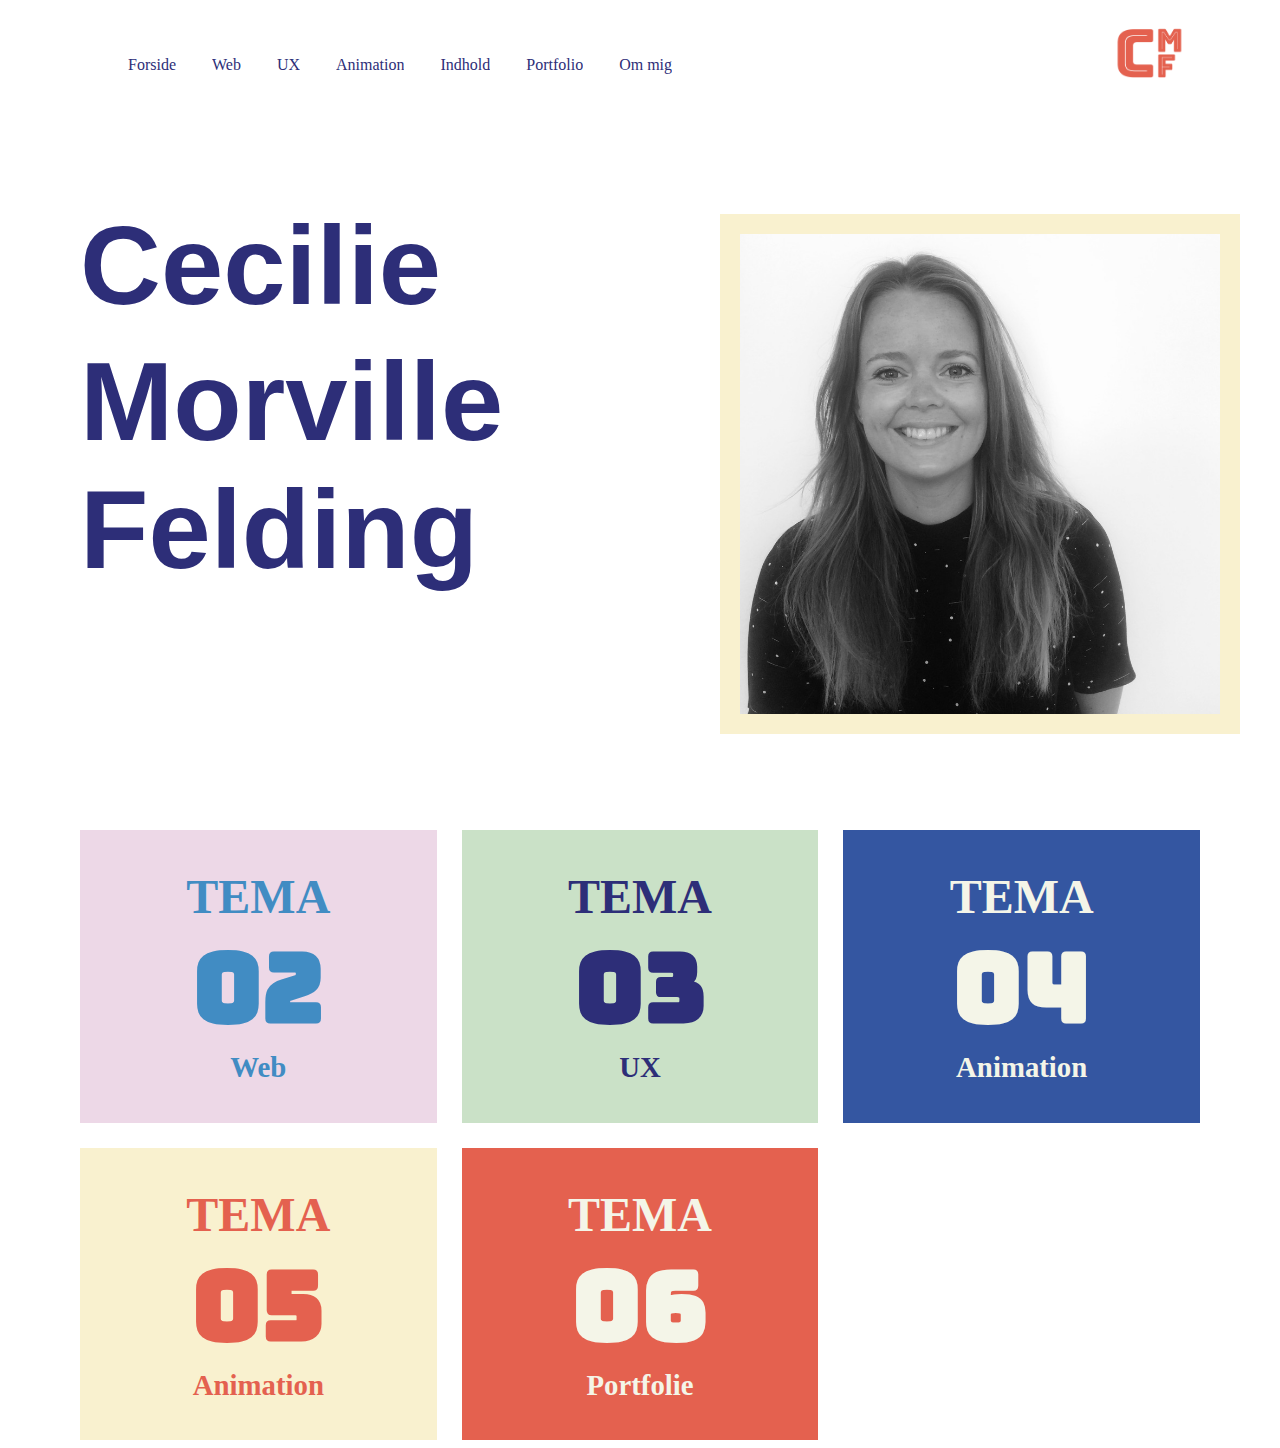
==== index.html @ 6e509801 "Dokumenterupload" ====
<!DOCTYPE html>
<html lang="en">
<head>
    <meta charset="utf-8">
    <meta name="viewport" content="width=device-width, initial-scale=1.0">
    <link rel="preconnect" href="https://fonts.googleapis.com">
    <link rel="preconnect" href="https://fonts.gstatic.com" crossorigin>
    <link href="https://fonts.googleapis.com/css2?family=Bungee+Inline&family=Bungee+Outline&family=Oswald:wght@200;300;400&display=swap" rel="stylesheet">
    <link rel="apple-touch-icon" sizes="180x180" href="favicon/apple-touch-icon.png">
    <link rel="icon" type="image/png" sizes="32x32" href="favicon/favicon-32x32.png">
    <link rel="icon" type="image/png" sizes="16x16" href="favicon/favicon-16x16.png">
    <link rel="manifest" href="favicon/site.webmanifest">
    <link rel="mask-icon" href="favicon/safari-pinned-tab.svg" color="#5bbad5">
    <link rel="shortcut icon" href="favicon/favicon.ico">
    <meta name="msapplication-TileColor" content="#da532c">
    <meta name="msapplication-config" content="favicon/browserconfig.xml">
    <meta name="theme-color" content="#ffffff">
    <title>Cecilie Morville Felding Portfolio</title>
    <link rel="stylesheet" href="style.css">
  
</head>
<body>
    <header>
        <!--Burgermenu'en har jeg copy-pastet fra graphemica.com-->
        <div class="wrapper" id="topnav">
            <nav>
                <div id="menuknap">☰</div>
                <ul id="menu" class="hidden">
                    <li><a href="index.html">Forside</a></li>
                    <li><a href="02web.html">Web</a></li>
                    <li><a href="03ux.html">UX</a></li>
                    <li><a href="04animation.html">Animation</a></li>
                    <li><a href="05indhold.html">Indhold</a></li>
                    <li><a href="06portfolio.html">Portfolio</a></li>
                    <li><a href="ommig.html">Om mig</a></li>
                </ul>
            </nav>

            <a class="logo" href=index.html><img src="billeder/logo.png" alt="cmf">
            </a>

        </div>
    </header>
<main>
    <section id="home_section">
        <h1 class="h1_1">Cecilie</h1>
        <h1 class="h1_2">Morville</h1>
        <h1 class="h1_3">Felding</h1>
        <img src="billeder/cvbillede.png" alt="cvbillede">
    </section>


    <section id="tema_section">
        <section class="portfolio_wrapper">
            <div class="portfolio_card portfolio_02">
                <h2>TEMA</h2>
                <h1>02</h1>
                <h3>Web</h3>
            </div>

            <div class="portfolio_card portfolio_03">
                <h2>TEMA</h2>
                <h1>03</h1>
                <h3>UX</h3>
            </div>

            <div class="portfolio_card portfolio_04">
                <h2>TEMA</h2>
                <h1>04</h1>
                <h3>Animation</h3>
            </div>

            <div class="portfolio_card portfolio_05">
                <h2>TEMA</h2>
                <h1>05</h1>
                <h3>Animation</h3>
            </div>

            <div class="portfolio_card portfolio_06">
                <h2>TEMA</h2>
                <h1>06</h1>
                <h3>Portfolie</h3>
            </div>
    </section>
        <!-- <section id="genveje_img">
            <div class="section_wrapper">
              <div class="tema2">
                <a href="02_web.html">
                  <img src="portfolio_img/tema2.webp" alt="tema" />
                </a>
              </div>
              </div>
        </section> -->


</main>
    
</body>
</html>
---- style.css ----
/* Kode for alle sider  */

/* Margin på mobile  */

body {
    margin-left: 2rem;
    margin-right: 2rem;
  }

  /* Farver */
html {
    --black: #000000;
    --white: #ffffff;
    --darkblue: #2D2E78;
    --mediumblue: #3456A1;
    --blue: #4874B5;
    --lightblue: #418CC3;
    --lightgreen: #CAE1C7;
    --beige: #F4F5E8;
    --darkred: #D93830;
    --orangered: #E4614F;
    --rose: #EFBDC5;
    --lightpurple: #EDD8E7;
    --lightyellow: #F9F1CF;
  }

  /*fonte*/
h1 {
    font-family: 'Bungee inline', cursive;
    font-size: clamp(3rem, 16vw - 3rem, 7rem);  
}


h2 {
    font-family: 'Bungee', cursive;
    font-size: clamp(1.5rem, 5.3vw - 0.3rem, 2rem);
}

h3 {
    font-family: 'Bungee', cursive;
    font-size: clamp(1.5rem, 5.3vw - 1.3rem, 2rem);
}

h4 {
    font-family: 'Oswald', sans-serif;
    font-size: 2em;
    font-weight: 600;
    color: var(--black); 
}

h5 {
    font-family: 'Oswald', sans-serif;
    font-size: 1em;
    font-weight: 100;
    color: var(--black);
}

p {
    font-family: 'Oswald', sans-serif;
    font-size: 1.2em;
    font-weight: 300;
    color: var(--black);
    max-width: 60ch;
}

a {
    text-decoration: none;
    color: var(--darkblue);
}

/*Logo*/
.logo img {
    display: inline-block;
    height: auto;
    object-fit: cover;
    position: relative;
    width: 70px;
}

/*Burgermenu*/

#menuknap {
    display: inline-block;
    font-size: 3rem;
}

#menu {
    list-style-type: none;
    transition: all .3s;
    transform-origin: top left;
    font-family: 'Bungee', cursive;
    font-size: 1em;
    justify-content: space-between;
    /*
    margin-left: 1em;
    margin-right: 1em;
*/
    padding: 1em;
    list-style: none;
    overflow-x: auto;
    position: absolute;
    left: 0;
    background: white;
    width: 100vw;
}

#menu.hidden {
    /*    transform: translateX(-100%);
    */
    opacity: 0;
    left: -100px;
}

/*Header*/
header {
    position: sticky;
    top: 0;
    padding: 1rem;
    background: var(--white);
    left: 0;
    right: 0;
}

.wrapper {
    max-width: 100%;
    width: auto;
    margin: 0 auto;
}

#topnav {
    display: flex;
    justify-content: space-between;
    align-content: center;
}

#topnav a:hover {
    text-decoration: underline var(--orangered);
    color: var(--orangered);
}

@media only screen and (min-width: 600px) {

    #menuknap {
        display: none;
    }

    #menu {
        width: auto;
    }

    #menu.hidden {
        /*        transform: translateX(0);
        */
        left: 0;
        position: relative;
        opacity: 1;
    }

    #menu li {
        display: inline-block;
        font-family: 'Bungee', cursive;
        font-size: 1em;
        margin: 0 1em;
        list-style: none;
        overflow-x: auto;
    }
}

/* Index Mobile */
/* Splash section */


#home_section {
    display: grid;
    grid-template-columns: repeat(8, 1fr);
    grid-template-rows: repeat(8, 1fr);
  }

  #home_section img {
        grid-column: 1 / 10;
        grid-row: 5 / 10;
        background-size: cover;
        width: 100%;
        border: 10px solid var(--lightyellow);
        margin-bottom: 2em;
    }

  #home_section h1 {
    color: var(--darkblue);
    font-family: "Bungee", sans-serif;
    font-size: clamp(3rem, 16vw - 3rem, 7rem);  }
  
  .h1_1 {
    color: var(--darkblue);
    grid-column: 1/6;
    grid-row: 1/3;

  }
  
  .h1_2 {
    grid-column: 1/6;
    grid-row: 2/9;
  }
  
  .h1_3 {
    grid-column: 1/6;
    grid-row: 3/7;
  }

  /* Tema-kort section */

  .portfolio_wrapper {
    display: grid;
    grid-template-columns: 1fr;
    justify-content: center;
    gap: 10px;
}

/*Styling af portfoliobokse*/
.portfolio_card {
    text-align: center;
    padding-left: 2rem;
    padding-right: 2rem;
    aspect-ratio: 1;
    /* makes squares */
    display: flex;
    flex-direction: column;
    justify-content: center;
    /* aligns elements to center */
}

.portfolio_card h1 {
    font-size: 6rem;
    margin: 0;
}

.portfolio_card h2 {
    font-size: 3rem;
    margin: 0;
}

.portfolio_card h3 {
    font-size: 1.8rem;
    margin: 0;
}

.portfolio_02 {
    background: var(--lightpurple);
}

.portfolio_02 h1,
.portfolio_02 h2,
.portfolio_02 h3 {
    color: var(--lightblue);
}

.portfolio_03 {
    background: var(--lightgreen);
}

.portfolio_03 h1,
.portfolio_03 h2,
.portfolio_03 h3 {
    color: var(--darkblue);
}

.portfolio_04 {
    background: var(--mediumblue);
}

.portfolio_04 h1,
.portfolio_04 h2,
.portfolio_04 h3 {
    color: var(--beige);
}

.portfolio_05 {
    background: var(--lightyellow);
}

.portfolio_05 h1,
.portfolio_05 h2,
.portfolio_05 h3 {
    color: var(--orangered);
}

.portfolio_06 {
    background: var(--orangered);
}

.portfolio_06 h1,
.portfolio_06 h2,
.portfolio_06 h3 {
    color: var(--beige);
}

  /* -------------------------------Responsiv / Desk top---------------------------------- */

/* Hvis skærmen er større end 600px  */

@media (min-width: 600px) {
    body {
      margin-left: 5rem;
      margin-right: 5rem;
    }

    #home_section {
        width: 100%;
        height: 44rem;
        display: grid;
        grid-template-columns: repeat(7, 1fr);
      }
    
      .h1_1 {
    color: var(--darkblue);
        grid-column: 1/6;
       grid-row: 1/9;

      }
    
      .h1_2 {
        color: var(--darkblue);
        padding-top: 3rem;
        grid-column: 1/6;
        grid-row: 2/9;
      }
    
      .h1_3 {
        color: var(--darkblue);
        grid-column: 1/6;
        grid-row: 4/7;
      }

      #home_section img {
        grid-column: 5 / 8;
        grid-row: 2 / 6;
        background-size: cover;
        width: 100%;
        border: 20px solid var(--lightyellow);

    }

  /* Tema-kort section */

  .portfolio_wrapper {
    display: grid;
    grid-template-columns: 1fr 1fr 1fr;
    gap: 25px;
}

/*Styling af portfoliobokse*/
.portfolio_card {
    text-align: center;
    padding-left: 2rem;
    padding-right: 2rem;
    aspect-ratio: 1;
    /* makes squares */
    display: flex;
    flex-direction: column;
    justify-content: center;
    /* aligns elements to center */
}
/* 
.portfolio_card h1 {
    font-size: 6rem;
    margin: 0;
}

.portfolio_card h2 {
    font-size: 3rem;
    margin: 0;
}

.portfolio_card h3 {
    font-size: 1.8rem;
    margin: 0;
}

.portfolio_02 {
    background: var(--lightpurple);
}

.portfolio_02 h1,
.portfolio_02 h2,
.portfolio_02 h3 {
    color: var(--lightblue);
}

.portfolio_03 {
    background: var(--lightgreen);
}

.portfolio_03 h1,
.portfolio_03 h2,
.portfolio_03 h3 {
    color: var(--darkblue);
}

.portfolio_04 {
    background: var(--mediumblue);
}

.portfolio_04 h1,
.portfolio_04 h2,
.portfolio_04 h3 {
    color: var(--beige);
}

.portfolio_05 {
    background: var(--lightyellow);
}

.portfolio_05 h1,
.portfolio_05 h2,
.portfolio_05 h3 {
    color: var(--orangered);
}

.portfolio_06 {
    background: var(--orangered);
}

.portfolio_06 h1,
.portfolio_06 h2,
.portfolio_06 h3 {
    color: var(--beige);
} */

}
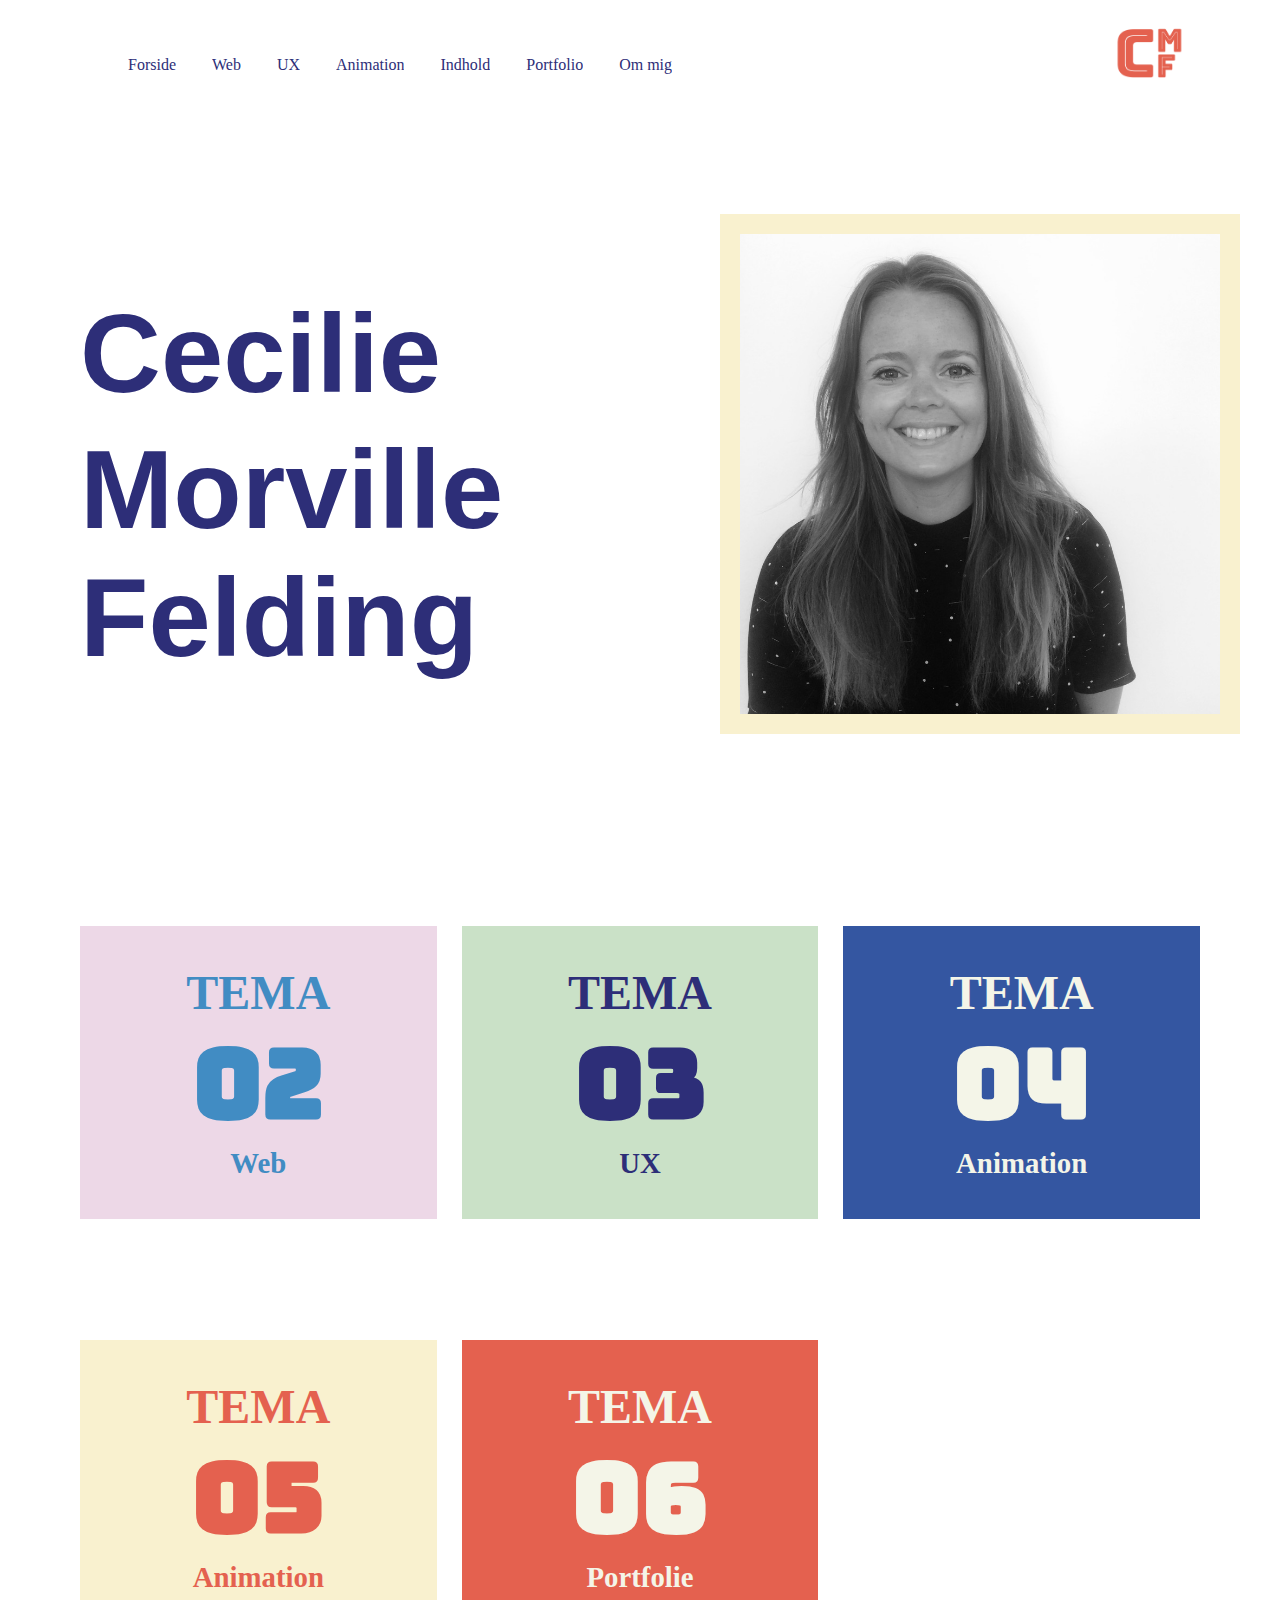
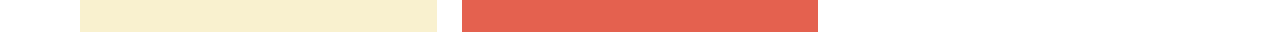
==== commit 4a6f188b: "Rettelser i portfolio-cards" ====
--- a/index.html
+++ b/index.html
@@ -82,18 +82,9 @@
                 <h3>Portfolie</h3>
             </div>
     </section>
-        <!-- <section id="genveje_img">
-            <div class="section_wrapper">
-              <div class="tema2">
-                <a href="02_web.html">
-                  <img src="portfolio_img/tema2.webp" alt="tema" />
-                </a>
-              </div>
-              </div>
-        </section> -->
-
 
 </main>
-    
+<script src="script.js"></script>
+
 </body>
 </html>--- a/style.css
+++ b/style.css
@@ -60,6 +60,7 @@
     font-size: 1.2em;
     font-weight: 300;
     color: var(--black);
+    font-size: clamp(1rem, 4vw - 0.5rem, 2rem);
     max-width: 60ch;
 }
 
@@ -314,7 +315,7 @@
       .h1_1 {
     color: var(--darkblue);
         grid-column: 1/6;
-       grid-row: 1/9;
+       grid-row: 2/9;
 
       }
     
@@ -322,13 +323,13 @@
         color: var(--darkblue);
         padding-top: 3rem;
         grid-column: 1/6;
-        grid-row: 2/9;
+        grid-row: 3/9;
       }
     
       .h1_3 {
         color: var(--darkblue);
         grid-column: 1/6;
-        grid-row: 4/7;
+        grid-row: 5/7;
       }
 
       #home_section img {
@@ -360,72 +361,11 @@
     justify-content: center;
     /* aligns elements to center */
 }
-/* 
-.portfolio_card h1 {
-    font-size: 6rem;
-    margin: 0;
-}
-
-.portfolio_card h2 {
-    font-size: 3rem;
-    margin: 0;
-}
-
-.portfolio_card h3 {
-    font-size: 1.8rem;
-    margin: 0;
-}
-
-.portfolio_02 {
-    background: var(--lightpurple);
-}
-
-.portfolio_02 h1,
-.portfolio_02 h2,
-.portfolio_02 h3 {
-    color: var(--lightblue);
-}
-
-.portfolio_03 {
-    background: var(--lightgreen);
-}
-
-.portfolio_03 h1,
-.portfolio_03 h2,
-.portfolio_03 h3 {
-    color: var(--darkblue);
-}
-
-.portfolio_04 {
-    background: var(--mediumblue);
-}
-
-.portfolio_04 h1,
-.portfolio_04 h2,
-.portfolio_04 h3 {
-    color: var(--beige);
-}
-
-.portfolio_05 {
-    background: var(--lightyellow);
-}
-
-.portfolio_05 h1,
-.portfolio_05 h2,
-.portfolio_05 h3 {
-    color: var(--orangered);
-}
-
-.portfolio_06 {
-    background: var(--orangered);
-}
-
-.portfolio_06 h1,
-.portfolio_06 h2,
-.portfolio_06 h3 {
-    color: var(--beige);
-} */
-
-}
-
+
+}
+
+@media (min-width: 800px) {
+    .portfolio_card {
+    margin-top: 6em;
+    }
   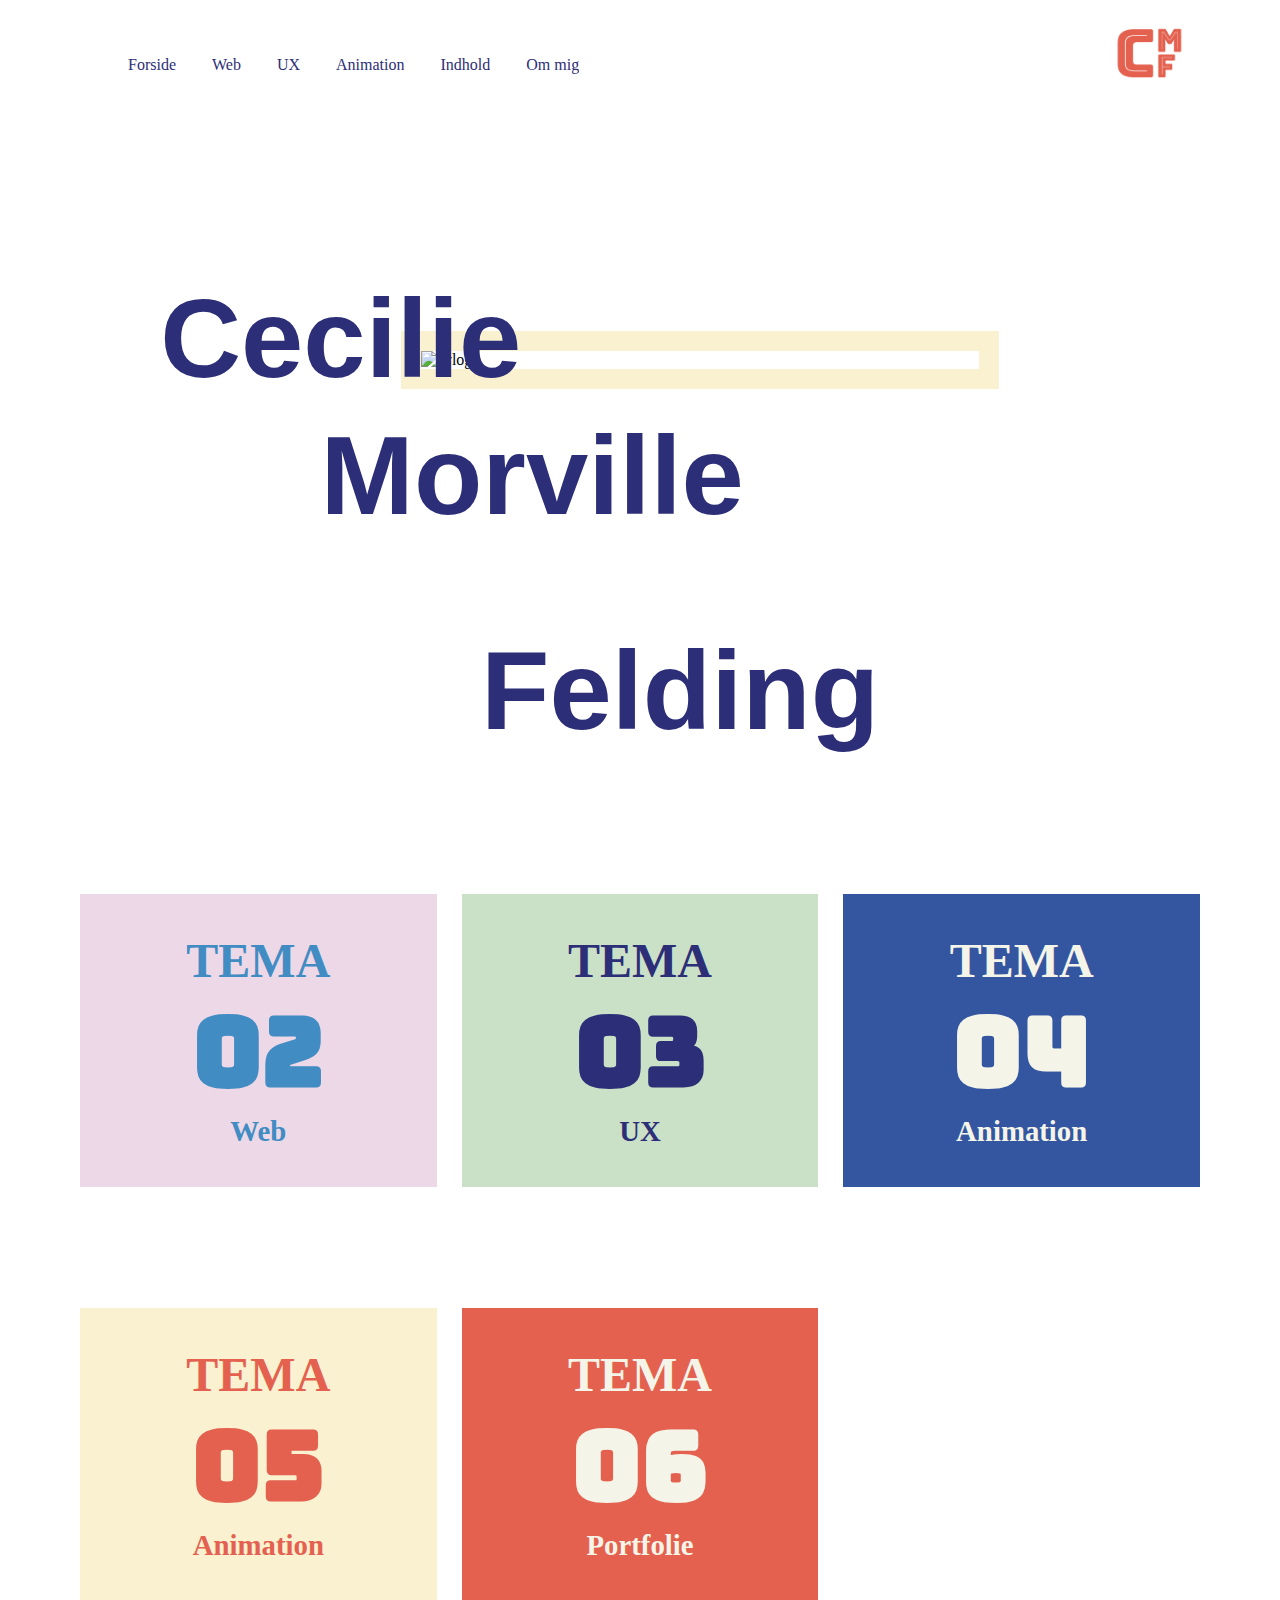
==== commit eef35041: "tilrettet splash med baggrundsbillede og grid" ====
--- a/index.html
+++ b/index.html
@@ -31,7 +31,6 @@
                     <li><a href="03ux.html">UX</a></li>
                     <li><a href="04animation.html">Animation</a></li>
                     <li><a href="05indhold.html">Indhold</a></li>
-                    <li><a href="06portfolio.html">Portfolio</a></li>
                     <li><a href="ommig.html">Om mig</a></li>
                 </ul>
             </nav>
@@ -43,10 +42,11 @@
     </header>
 <main>
     <section id="home_section">
+        <img src="billeder/vc_logo.png" alt="cvlogo">
+
         <h1 class="h1_1">Cecilie</h1>
         <h1 class="h1_2">Morville</h1>
         <h1 class="h1_3">Felding</h1>
-        <img src="billeder/cvbillede.png" alt="cvbillede">
     </section>
 
 
--- a/style.css
+++ b/style.css
@@ -1,7 +1,5 @@
-/* Kode for alle sider  */
-
-/* Margin på mobile  */
-
+/* Kode for forsiden  */
+/* Margin */
 body {
     margin-left: 2rem;
     margin-right: 2rem;
@@ -79,7 +77,6 @@
 }
 
 /*Burgermenu*/
-
 #menuknap {
     display: inline-block;
     font-size: 3rem;
@@ -92,10 +89,6 @@
     font-family: 'Bungee', cursive;
     font-size: 1em;
     justify-content: space-between;
-    /*
-    margin-left: 1em;
-    margin-right: 1em;
-*/
     padding: 1em;
     list-style: none;
     overflow-x: auto;
@@ -106,8 +99,6 @@
 }
 
 #menu.hidden {
-    /*    transform: translateX(-100%);
-    */
     opacity: 0;
     left: -100px;
 }
@@ -169,12 +160,13 @@
 
 /* Index Mobile */
 /* Splash section */
-
-
 #home_section {
-    display: grid;
-    grid-template-columns: repeat(8, 1fr);
-    grid-template-rows: repeat(8, 1fr);
+    grid-template-rows: repeat(4, 1fr);
+    background-image: url(billeder/cv_logo.png);
+    background-size: cover;
+    background-position: 30% 50%;
+    align-items: center;
+    margin-bottom: -2rem;
   }
 
   #home_section img {
@@ -200,7 +192,7 @@
   
   .h1_2 {
     grid-column: 1/6;
-    grid-row: 2/9;
+    grid-row: 1/9;
   }
   
   .h1_3 {
@@ -215,6 +207,134 @@
     grid-template-columns: 1fr;
     justify-content: center;
     gap: 10px;
+}
+
+/*Styling af portfoliobokse*/
+.portfolio_card {
+    text-align: center;
+    padding-left: 2rem;
+    padding-right: 2rem;
+    aspect-ratio: 1;
+    display: flex;
+    flex-direction: column;
+    justify-content: center;
+    /* aligns elements to center */
+}
+
+.portfolio_card h1 {
+    font-size: 6rem;
+    margin: 0;
+}
+
+.portfolio_card h2 {
+    font-size: 3rem;
+    margin: 0;
+}
+
+.portfolio_card h3 {
+    font-size: 1.8rem;
+    margin: 0;
+}
+
+.portfolio_02 {
+    background: var(--lightpurple);
+}
+
+.portfolio_02 h1,
+.portfolio_02 h2,
+.portfolio_02 h3 {
+    color: var(--lightblue);
+}
+
+.portfolio_03 {
+    background: var(--lightgreen);
+}
+
+.portfolio_03 h1,
+.portfolio_03 h2,
+.portfolio_03 h3 {
+    color: var(--darkblue);
+}
+
+.portfolio_04 {
+    background: var(--mediumblue);
+}
+
+.portfolio_04 h1,
+.portfolio_04 h2,
+.portfolio_04 h3 {
+    color: var(--beige);
+}
+
+.portfolio_05 {
+    background: var(--lightyellow);
+}
+
+.portfolio_05 h1,
+.portfolio_05 h2,
+.portfolio_05 h3 {
+    color: var(--orangered);
+}
+
+.portfolio_06 {
+    background: var(--orangered);
+}
+
+.portfolio_06 h1,
+.portfolio_06 h2,
+.portfolio_06 h3 {
+    color: var(--beige);
+}
+
+  /* -------------------------------Responsiv / Desk top---------------------------------- */
+
+/* Hvis skærmen er større end 600px  */
+
+@media (min-width: 600px) {
+    body {
+      margin-left: 5rem;
+      margin-right: 5rem;
+    }
+
+    #home_section {
+        width: 100%;
+        height: 44rem;
+        display: grid;
+        grid-template-columns: repeat(10, 1fr);
+      }
+    
+      .h1_1 {
+        grid-column: 2/6;
+       grid-row: 1/9;
+
+      }
+    
+      .h1_2 {
+        padding-top: 3rem;
+        grid-column: 4/6;
+        grid-row: 4/9;
+      }
+    
+      .h1_3 {
+        grid-column: 6/6;
+        grid-row: 9/9;
+      }
+
+      #home_section img {
+        grid-column: 5 / 8;
+        grid-row: 2 / 6;
+        background-size: cover;
+        width: 100%;
+        border: 20px solid var(--lightyellow);
+
+    }
+
+  /* Tema-kort section */
+
+  .portfolio_wrapper {
+    display: grid;
+    grid-template-columns: 1fr 1fr 1fr;
+    gap: 25px;
 }
 
 /*Styling af portfoliobokse*/
@@ -230,138 +350,6 @@
     /* aligns elements to center */
 }
 
-.portfolio_card h1 {
-    font-size: 6rem;
-    margin: 0;
-}
-
-.portfolio_card h2 {
-    font-size: 3rem;
-    margin: 0;
-}
-
-.portfolio_card h3 {
-    font-size: 1.8rem;
-    margin: 0;
-}
-
-.portfolio_02 {
-    background: var(--lightpurple);
-}
-
-.portfolio_02 h1,
-.portfolio_02 h2,
-.portfolio_02 h3 {
-    color: var(--lightblue);
-}
-
-.portfolio_03 {
-    background: var(--lightgreen);
-}
-
-.portfolio_03 h1,
-.portfolio_03 h2,
-.portfolio_03 h3 {
-    color: var(--darkblue);
-}
-
-.portfolio_04 {
-    background: var(--mediumblue);
-}
-
-.portfolio_04 h1,
-.portfolio_04 h2,
-.portfolio_04 h3 {
-    color: var(--beige);
-}
-
-.portfolio_05 {
-    background: var(--lightyellow);
-}
-
-.portfolio_05 h1,
-.portfolio_05 h2,
-.portfolio_05 h3 {
-    color: var(--orangered);
-}
-
-.portfolio_06 {
-    background: var(--orangered);
-}
-
-.portfolio_06 h1,
-.portfolio_06 h2,
-.portfolio_06 h3 {
-    color: var(--beige);
-}
-
-  /* -------------------------------Responsiv / Desk top---------------------------------- */
-
-/* Hvis skærmen er større end 600px  */
-
-@media (min-width: 600px) {
-    body {
-      margin-left: 5rem;
-      margin-right: 5rem;
-    }
-
-    #home_section {
-        width: 100%;
-        height: 44rem;
-        display: grid;
-        grid-template-columns: repeat(7, 1fr);
-      }
-    
-      .h1_1 {
-    color: var(--darkblue);
-        grid-column: 1/6;
-       grid-row: 2/9;
-
-      }
-    
-      .h1_2 {
-        color: var(--darkblue);
-        padding-top: 3rem;
-        grid-column: 1/6;
-        grid-row: 3/9;
-      }
-    
-      .h1_3 {
-        color: var(--darkblue);
-        grid-column: 1/6;
-        grid-row: 5/7;
-      }
-
-      #home_section img {
-        grid-column: 5 / 8;
-        grid-row: 2 / 6;
-        background-size: cover;
-        width: 100%;
-        border: 20px solid var(--lightyellow);
-
-    }
-
-  /* Tema-kort section */
-
-  .portfolio_wrapper {
-    display: grid;
-    grid-template-columns: 1fr 1fr 1fr;
-    gap: 25px;
-}
-
-/*Styling af portfoliobokse*/
-.portfolio_card {
-    text-align: center;
-    padding-left: 2rem;
-    padding-right: 2rem;
-    aspect-ratio: 1;
-    /* makes squares */
-    display: flex;
-    flex-direction: column;
-    justify-content: center;
-    /* aligns elements to center */
-}
-
 }
 
 @media (min-width: 800px) {
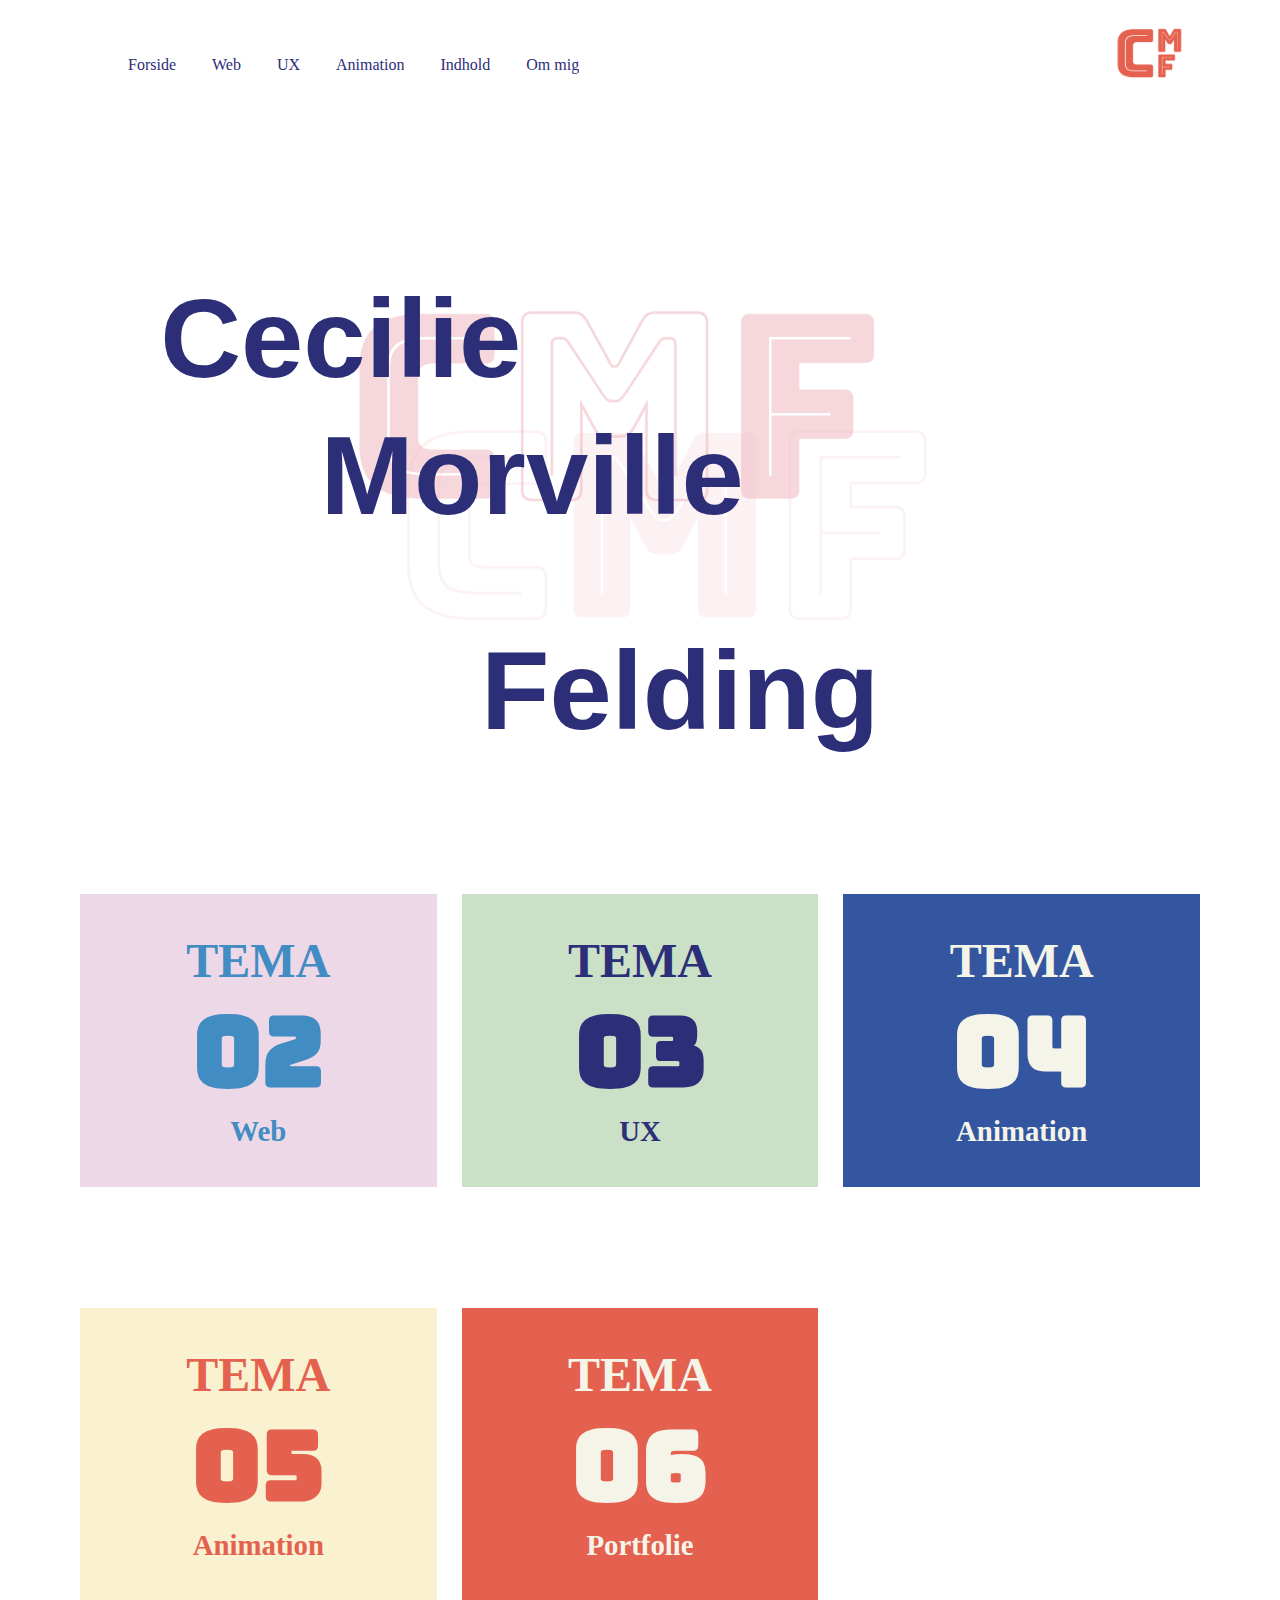
==== commit 3a92452d: "Småændringer" ====
--- a/index.html
+++ b/index.html
@@ -42,8 +42,6 @@
     </header>
 <main>
     <section id="home_section">
-        <img src="billeder/vc_logo.png" alt="cvlogo">
-
         <h1 class="h1_1">Cecilie</h1>
         <h1 class="h1_2">Morville</h1>
         <h1 class="h1_3">Felding</h1>
--- a/style.css
+++ b/style.css
@@ -169,14 +169,14 @@
     margin-bottom: -2rem;
   }
 
-  #home_section img {
+  /* #home_section img {
         grid-column: 1 / 10;
         grid-row: 5 / 10;
         background-size: cover;
         width: 100%;
         border: 10px solid var(--lightyellow);
         margin-bottom: 2em;
-    }
+    } */
 
   #home_section h1 {
     color: var(--darkblue);
@@ -325,8 +325,6 @@
         grid-row: 2 / 6;
         background-size: cover;
         width: 100%;
-        border: 20px solid var(--lightyellow);
-
     }
 
   /* Tema-kort section */
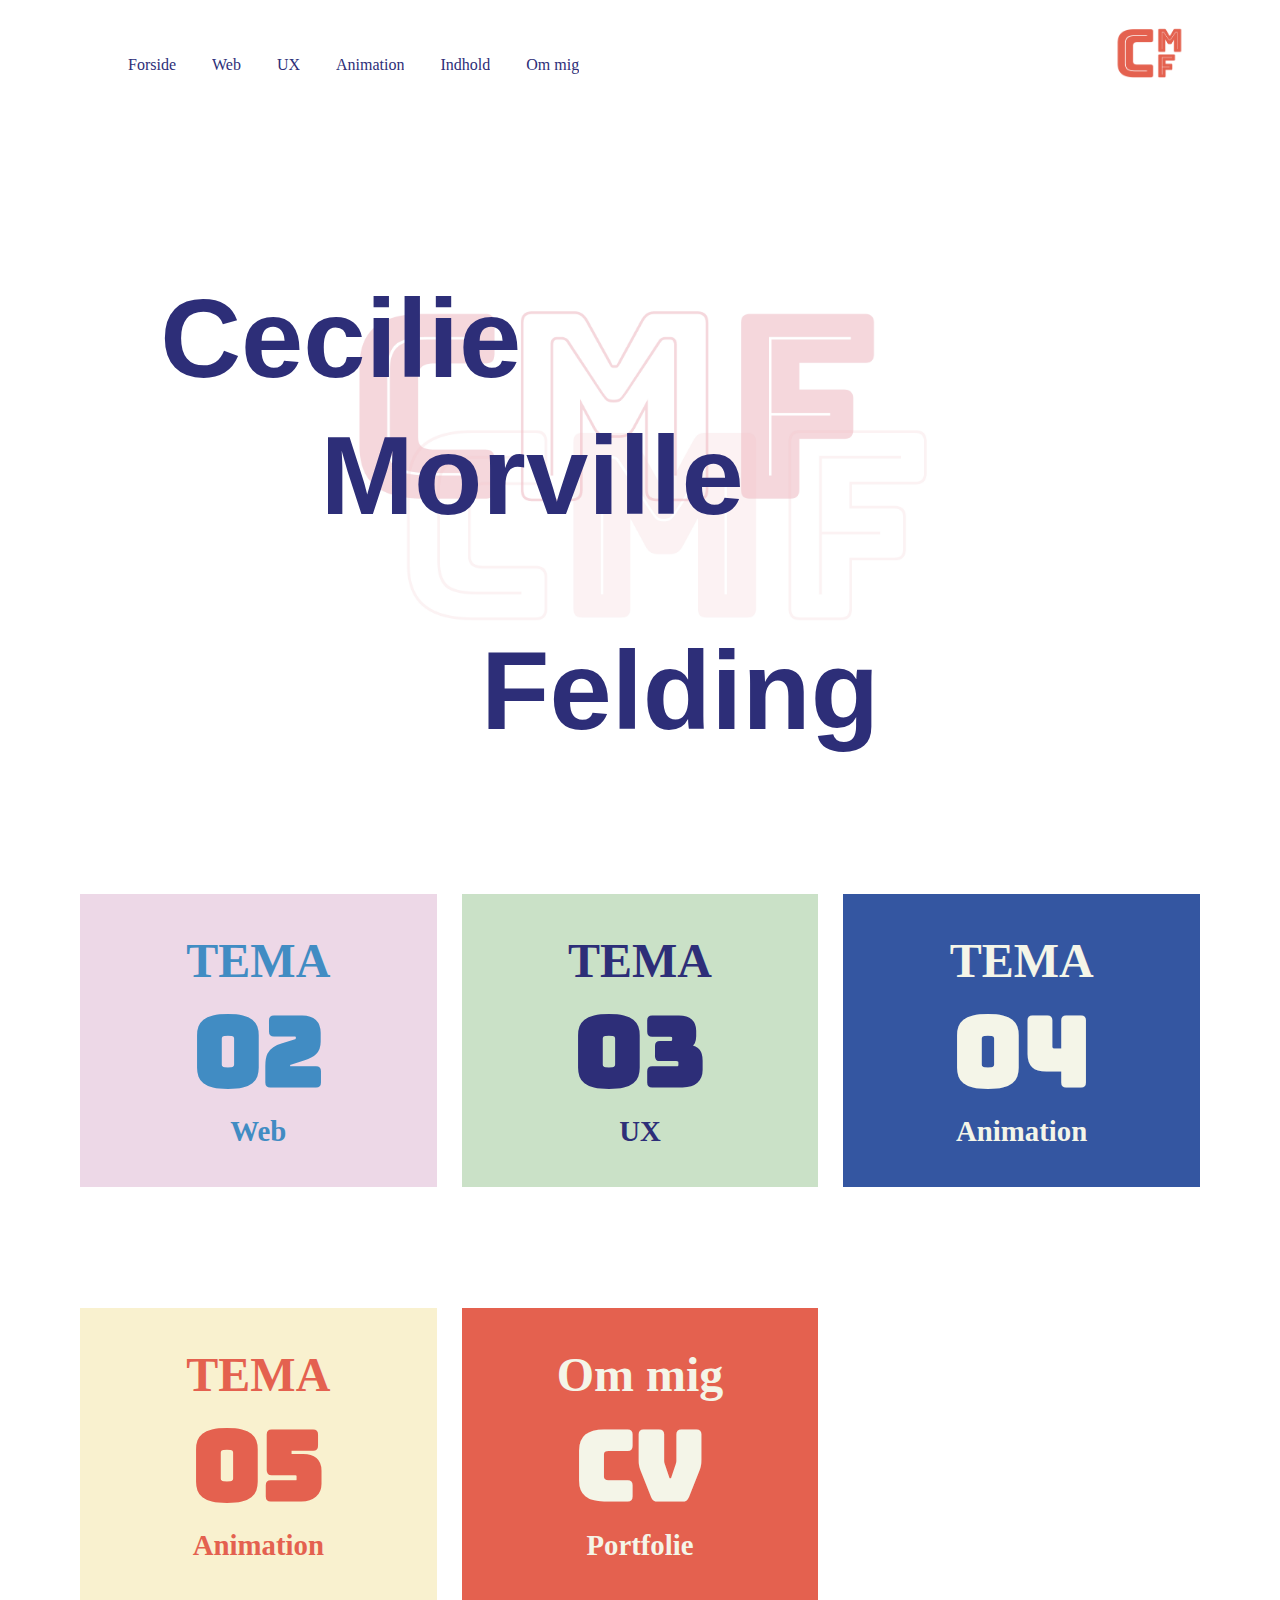
==== commit ffa03341: "Alle portfoliocards til links" ====
--- a/index.html
+++ b/index.html
@@ -50,35 +50,40 @@
 
     <section id="tema_section">
         <section class="portfolio_wrapper">
+            <a href="02web.html">
             <div class="portfolio_card portfolio_02">
                 <h2>TEMA</h2>
                 <h1>02</h1>
                 <h3>Web</h3>
-            </div>
+            </div> </a>
 
+            <a href="03ux.html">
             <div class="portfolio_card portfolio_03">
                 <h2>TEMA</h2>
                 <h1>03</h1>
                 <h3>UX</h3>
-            </div>
+            </div> </a>
 
-            <div class="portfolio_card portfolio_04">
+            <a href="04animation.html">
+                <div class="portfolio_card portfolio_04">
                 <h2>TEMA</h2>
                 <h1>04</h1>
                 <h3>Animation</h3>
-            </div>
+            </div></a>
 
-            <div class="portfolio_card portfolio_05">
+            <a href="05indhold.html">
+                <div class="portfolio_card portfolio_05">
                 <h2>TEMA</h2>
                 <h1>05</h1>
                 <h3>Animation</h3>
-            </div>
+            </div></a>
 
-            <div class="portfolio_card portfolio_06">
-                <h2>TEMA</h2>
-                <h1>06</h1>
+            <a href="ommig.html">
+                <div class="portfolio_card portfolio_06">
+                <h2>Om mig</h2>
+                <h1>CV</h1>
                 <h3>Portfolie</h3>
-            </div>
+            </div></a>
     </section>
 
 </main>
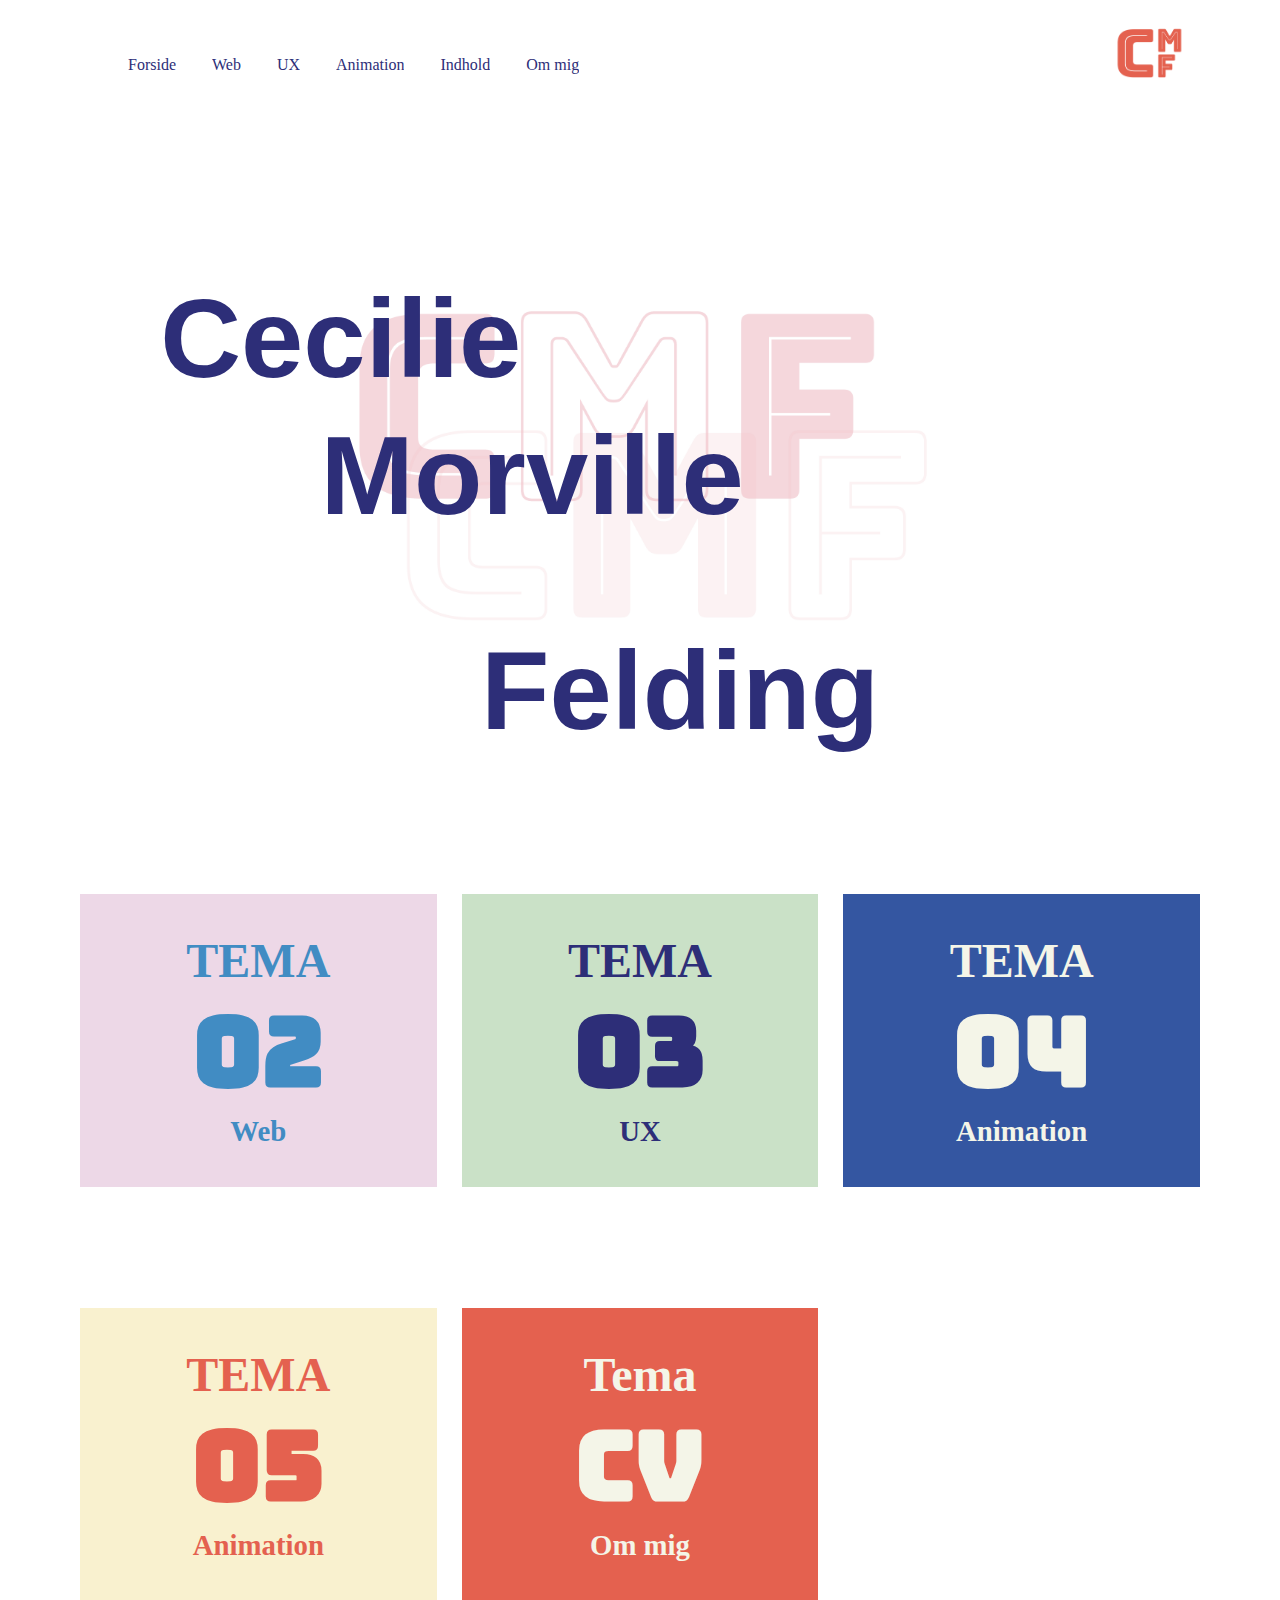
==== commit e4ba2d47: "Korrekturlæsning" ====
--- a/index.html
+++ b/index.html
@@ -80,9 +80,9 @@
 
             <a href="ommig.html">
                 <div class="portfolio_card portfolio_06">
-                <h2>Om mig</h2>
+                <h2>Tema</h2>
                 <h1>CV</h1>
-                <h3>Portfolie</h3>
+                <h3>Om mig</h3>
             </div></a>
     </section>
 
--- a/style.css
+++ b/style.css
@@ -169,14 +169,6 @@
     margin-bottom: -2rem;
   }
 
-  /* #home_section img {
-        grid-column: 1 / 10;
-        grid-row: 5 / 10;
-        background-size: cover;
-        width: 100%;
-        border: 10px solid var(--lightyellow);
-        margin-bottom: 2em;
-    } */
 
   #home_section h1 {
     color: var(--darkblue);
@@ -218,7 +210,6 @@
     display: flex;
     flex-direction: column;
     justify-content: center;
-    /* aligns elements to center */
 }
 
 .portfolio_card h1 {
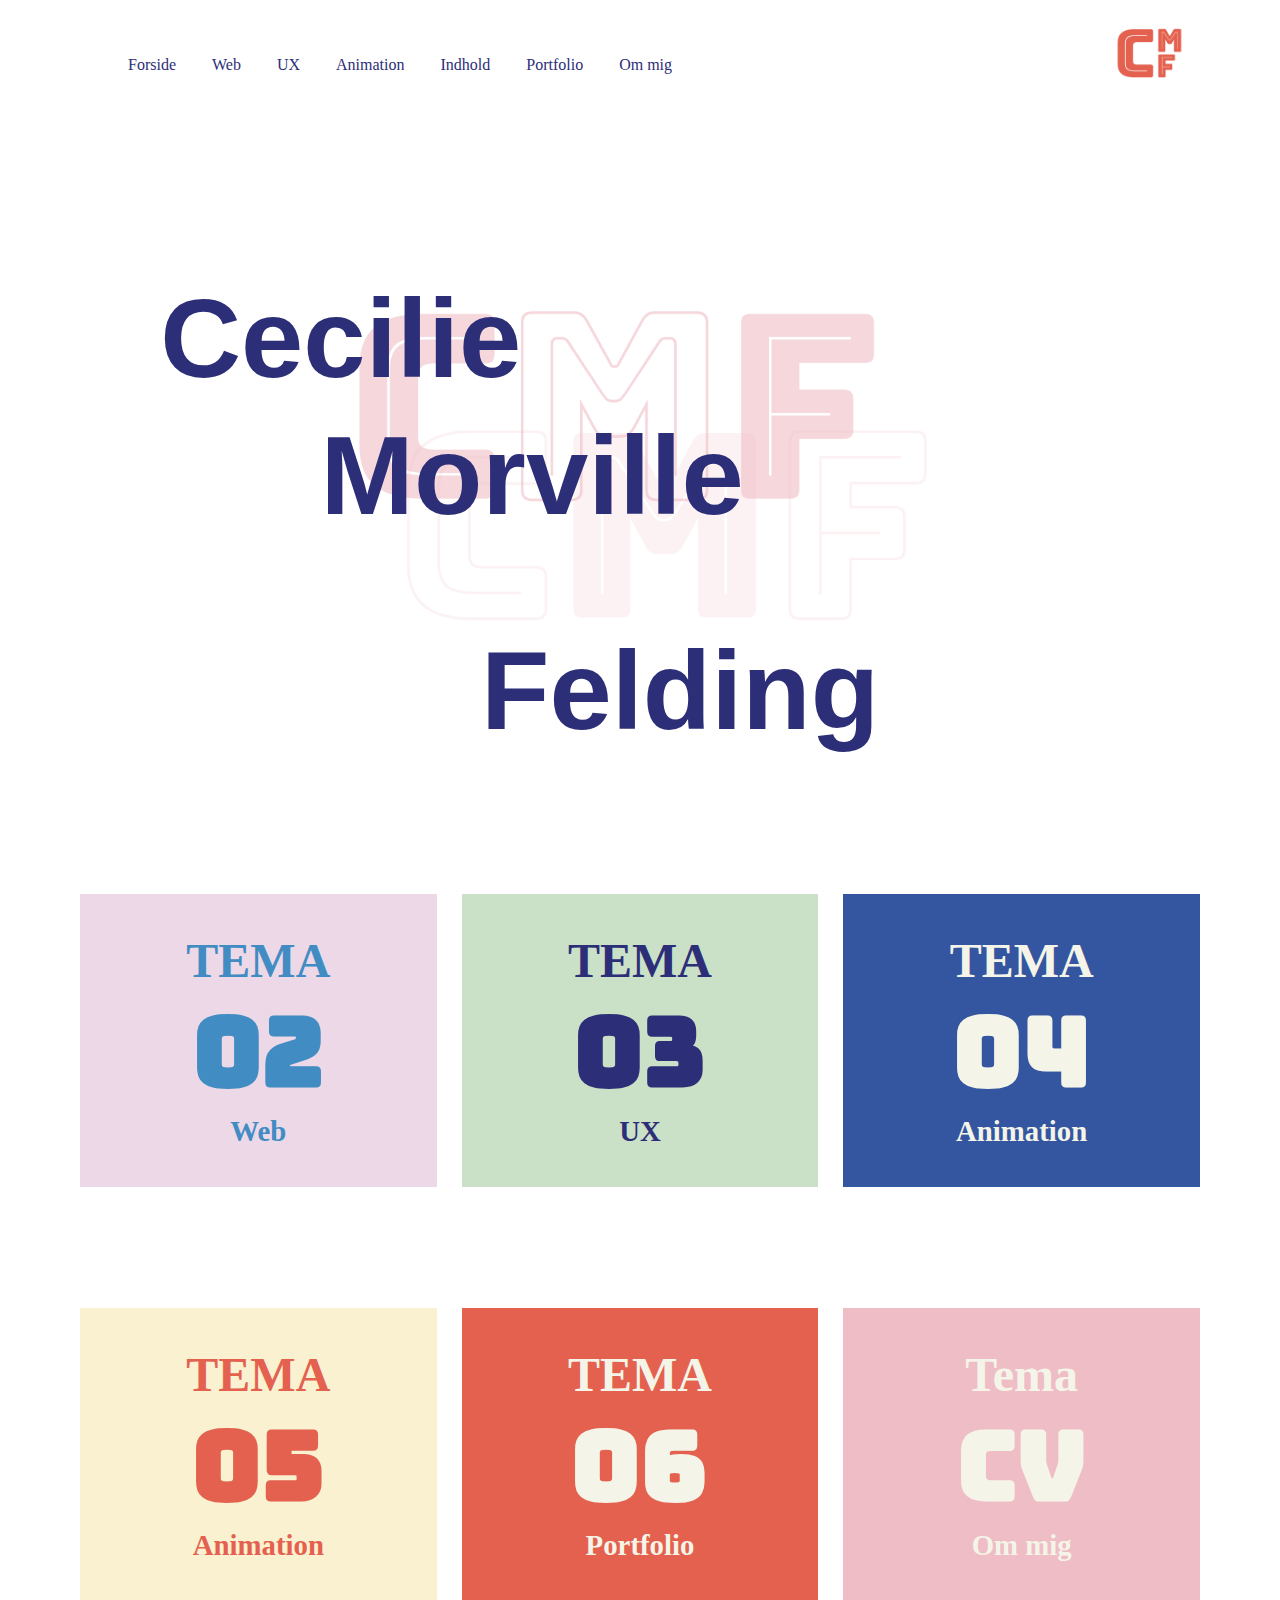
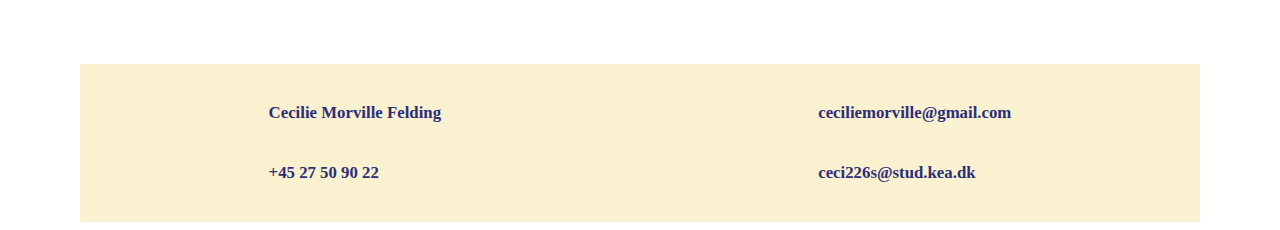
==== commit 226dc6e0: "Tilføjelse af footer på alle sider" ====
--- a/index.html
+++ b/index.html
@@ -31,6 +31,7 @@
                     <li><a href="03ux.html">UX</a></li>
                     <li><a href="04animation.html">Animation</a></li>
                     <li><a href="05indhold.html">Indhold</a></li>
+                    <li><a href="06portfolio.html">Portfolio</a></li>
                     <li><a href="ommig.html">Om mig</a></li>
                 </ul>
             </nav>
@@ -78,13 +79,43 @@
                 <h3>Animation</h3>
             </div></a>
 
+            <a href="06portfolio.html">
+                <div class="portfolio_card portfolio_06">
+                <h2>TEMA</h2>
+                <h1>06</h1>
+                <h3>Portfolio</h3>
+            </div></a>
+
             <a href="ommig.html">
-                <div class="portfolio_card portfolio_06">
+                <div class="portfolio_card portfolio_07">
                 <h2>Tema</h2>
                 <h1>CV</h1>
                 <h3>Om mig</h3>
             </div></a>
     </section>
+    </section>
+
+    <section id="footer">
+        <div class="telefon">
+          <h6>Cecilie Morville Felding</h6>
+          
+
+          <h6>
+            <a href="tel:+4527509022">+45 27 50 90 22</h6>
+                
+      
+        </div>
+
+        <div class="mail">
+            <h6>
+                <a href="mailto:ceciliemorville@gmail.com">ceciliemorville@gmail.com</a>
+              </h6>
+              <h6>   
+            <a href="mailto:ceci226s@stud.kea.dk">ceci226s@stud.kea.dk</a>
+          </h6>
+        </div>
+
+      </section>
 
 </main>
 <script src="script.js"></script>
--- a/style.css
+++ b/style.css
@@ -40,21 +40,27 @@
 }
 
 h4 {
-    font-family: 'Oswald', sans-serif;
+    font-family: 'Oswald', Verdana, sans-serif;
     font-size: 2em;
     font-weight: 600;
     color: var(--black); 
 }
 
 h5 {
-    font-family: 'Oswald', sans-serif;
+    font-family: 'Oswald', Verdana, sans-serif;
     font-size: 1em;
     font-weight: 100;
     color: var(--black);
 }
 
+h6 {
+    font-family: 'Bungee', cursive;
+    font-size: clamp(0.75rem, 0.65rem + 0.5vw, 1.25rem);
+    color: var(--darkblue);
+}
+
 p {
-    font-family: 'Oswald', sans-serif;
+    font-family: 'Oswald', Verdana, sans-serif;
     font-size: 1.2em;
     font-weight: 300;
     color: var(--black);
@@ -130,6 +136,16 @@
     color: var(--orangered);
 }
 
+/* Responsiv footer  */
+#footer {
+    background-color: var(--lightyellow);
+    color: white;
+    display: flex;
+    flex-wrap: wrap;
+    justify-content: space-evenly;
+    margin-top: 4rem;
+  }
+
 @media only screen and (min-width: 600px) {
 
     #menuknap {
@@ -274,6 +290,16 @@
 .portfolio_06 h1,
 .portfolio_06 h2,
 .portfolio_06 h3 {
+    color: var(--beige);
+}
+
+.portfolio_07 {
+    background: var(--rose);
+}
+
+.portfolio_07 h1,
+.portfolio_07 h2,
+.portfolio_07 h3 {
     color: var(--beige);
 }
 
@@ -344,5 +370,5 @@
 @media (min-width: 800px) {
     .portfolio_card {
     margin-top: 6em;
-    }
-  +    } 
+}